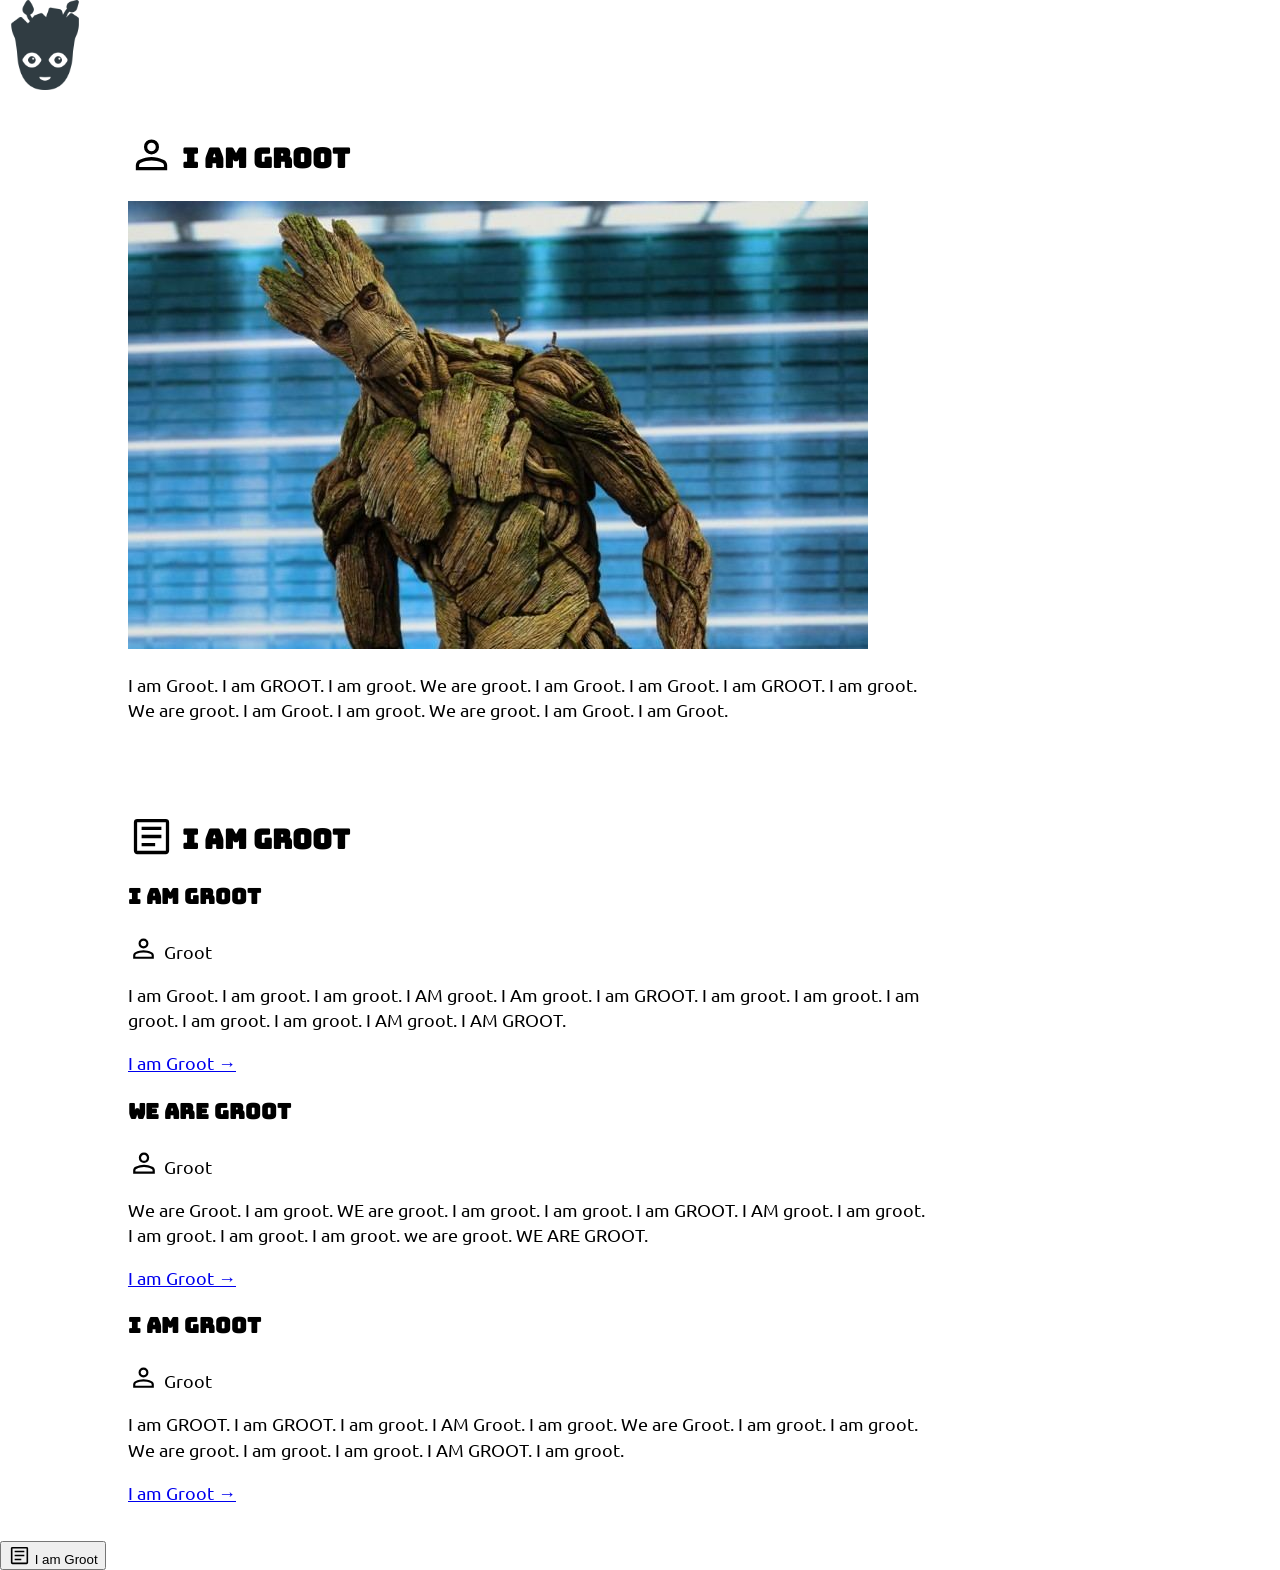
==== final/index.html @ d4f96c98 "Add translation of credits" ====
<!DOCTYPE html>
<!-- JM, 12/04/25 -->
<!-- Final Project, WEB 238 -->
<html lang="en">
    <head>
        <meta charset="UTF-8">
        <meta name="viewport" content="width=device-width, initial-scale=1.0">
        <title>Final</title>

        <link rel="preconnect" href="https://fonts.googleapis.com">
        <link rel="preconnect" href="https://fonts.gstatic.com" crossorigin>
        <link href="https://fonts.googleapis.com/css2?family=Bungee+Inline&family=Ubuntu:ital,wght@0,300;0,400;0,500;0,700;1,300;1,400;1,500;1,700&display=swap" rel="stylesheet">
        <link rel="stylesheet" href="./css/styles.css">
        <script src="https://code.jquery.com/jquery-3.7.1.js" integrity="sha256-eKhayi8LEQwp4NKxN+CfCh+3qOVUtJn3QNZ0TciWLP4=" crossorigin="anonymous"></script>
        <script src="js/script.js" defer></script>
    </head>
    <body>
        <div id="wrapper">
            <header>
                <img src="./assets/baby-groot.png" alt="Baby Groot icon." class="baby-groot-icon">
            </header>
            <main>
                <section class="about-the-author">
                    <h2 class="icon-before author">I am Groot</h2>
                    <img src="./assets/groot-author-photo.jpg" alt="Groot author photo.">
                    <p>
                        I am Groot. I am GROOT. I am groot. We are groot. I am Groot. 
                        I am Groot. I am GROOT. I am groot. We are groot. I am Groot. 
                        I am groot. We are groot. I am Groot. I am Groot.
                    </p>
                </section>
                <section class="blog-posts">
                    <h2 class="icon-before article">I am Groot</h2>
                    <article>
                        <h3>I am Groot</h3>
                        <span class="author icon-before">Groot</span>
                        <p>
                            I am Groot. I am groot. I am groot. I AM groot. I Am groot. I am GROOT. I am groot.
                            I am groot. I am groot. I am groot. I am groot. I AM groot. I AM GROOT.
                        </p>
                        <a href="#">I am Groot &rarr;</a>
                    </article>
                    <article>
                        <h3>We are Groot</h3>
                        <span class="author icon-before">Groot</span>
                        <p>
                            We are Groot. I am groot. WE are groot. I am groot. I am groot. I am GROOT. I AM groot.
                            I am groot. I am groot. I am groot. I am groot. we are groot. WE ARE GROOT.
                        </p>
                        <a href="#">I am Groot &rarr;</a>
                    </article>
                    <article>
                        <h3>I am GROOT</h3>
                        <span class="author icon-before">Groot</span>
                        <p>
                            I am GROOT. I am GROOT. I am groot. I AM Groot. I am groot. We are Groot. I am groot.
                            I am groot. We are groot. I am groot. I am groot. I AM GROOT. I am groot.
                        </p>
                        <a href="#">I am Groot &rarr;</a>
                    </article>
                </section>
            </main>
            <footer>
                <button class="colophon__open" title="Open Colophon"><span class="icon-before article">I am Groot</span></button>
                <dialog class="colophon">
                    <button class="colophon__close">Close</button>
                    <button class="translate"><span class="icon-before translate">Translate</span></button>
                    <ul class="untranslated">
                        <li>"Groot." I am "I am Groot." We are Groot. We are Groot.</li>
                        <li><a href="https://www.flaticon.com/free-icons/groot" title="groot icons">I am Groot. I am GROOT. We Are Groot.</a></li>
                    </ul>
                    <ul class="translated">
                        <li>"Groot" and "I am Groot" copyrighted by Walt Disney Studios and Marvel Studios.</li>
                        <li><a href="https://www.flaticon.com/free-icons/groot" title="groot icons">Baby Groot icon created by pocike - Flaticon</a></li>
                    </ul>
                </dialog>
            </footer>
        </div>
    </body>
</html>
---- final/css/styles.css ----
/* JM, 12/04/25 */
/* Final Project, WEB 238 */

:root {
  font-size: clamp(16px, calc(1vw + 0.6em), 1.125em);
  font-family: "Ubuntu", "Segoe UI", Tahoma, Geneva, Verdana, sans-serif;
  box-sizing: border-box;
  line-height: 1.4;
}

*,
*::before,
*::after {
  box-sizing: inherit;
}

html,
body {
  margin: 0;
  padding: 0;
  max-width: 100vw;
  overflow-x: hidden;
}

img {
  max-width: 100%;
}

h1 {
  text-align: center;
}

h1,
h2,
h3,
h4,
h5,
h6 {
  font-family: "Bungee Inline", "Times New Roman", Times, serif;
}

p,
figcaption {
  max-width: 80ch;
}

/* Double container */

#wrapper {
  max-width: 100%;
  display: grid;
  grid-template-columns: [left] auto [content] 1fr auto [right];
}

main {
  display: grid;
  grid-template-columns: [left] 1fr [content] 97.5vw 1fr [right];
}

#wrapper > *,
main > * {
  grid-column: content;
}

.full-bleed {
  grid-column: left / right;
  width: 100%;
}

main .full-bleed {
  padding-left: 3.75vw;
  padding-right: 3.75vw;
}

main section,
main > aside {
  margin: 2em 0;

  & h2 {
    margin-top: 0;
  }
}

/* Header */

.baby-groot-icon {
  width: 5em;
  height: 5em;
  aspect-ratio: 1;

  /* FIXME: Center it */
}

/* Footer */

/* Colophon */

.colophon {
  max-width: calc(100vw - 2.5em);
  max-height: calc(100vh - 10em);

  padding: 1em;
  position: fixed;
  inset: 0;
}

.colophon__close {
  position: absolute;
  top: 1em;
  right: 1em;
  z-index: 100;

  text-indent: 10rem;

  display: block;
  width: 2rem;
  height: 2rem;
  aspect-ratio: 1;
  padding: 0.5rem;
  background-color: transparent;
  border: none;

  background-repeat: no-repeat;
  background-image: url("../assets/close-icon.svg");

  overflow: hidden;
}

.translated {
  display: none;
}

/* Icon before */

.icon-before::before {
  background: url("../assets/person-icon.svg") center/contain no-repeat;
  display: inline-block;
  vertical-align: bottom;
  content: " ";
  width: 1.75em;
  height: 1.75em;
  aspect-ratio: 1;
  margin-right: 0.25em;
}

.icon-before.translate::before {
  background-image: url("../assets/translate-icon.svg");
}

.icon-before.author::before {
  background-image: url("../assets/person-icon.svg");
}

.icon-before.article::before {
  background-image: url("../assets/article-icon.svg");
}

@media (min-width: 64em) {
  #wrapper {
    max-width: 100%;
    display: grid;
    grid-template-columns: [left] auto [content] 1fr auto [right];
  }

  main {
    display: grid;
    grid-template-columns: [left] 1fr [content] 80vw 1fr [right];
  }

  #wrapper > *,
  main > * {
    grid-column: content;
  }
}
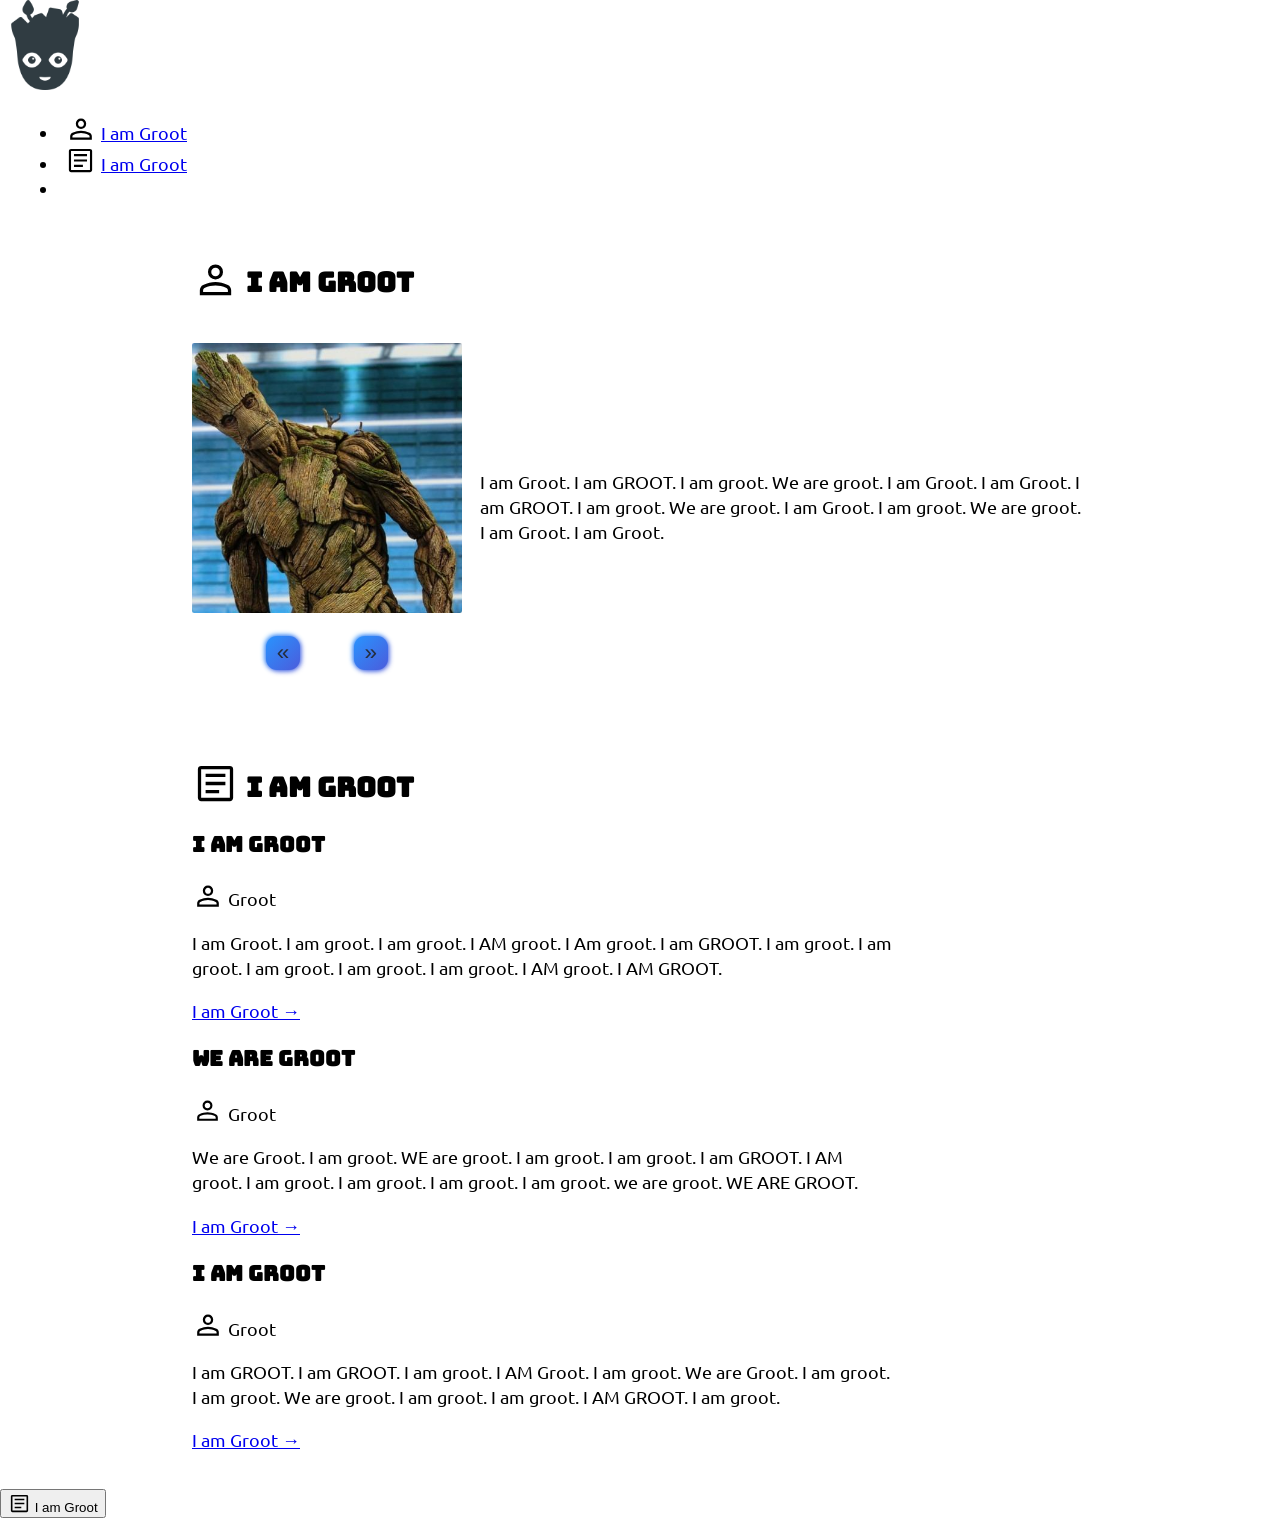
==== commit cb7d54ff: "Add carousel for author photo" ====
--- a/final/index.html
+++ b/final/index.html
@@ -18,18 +18,37 @@
         <div id="wrapper">
             <header>
                 <img src="./assets/baby-groot.png" alt="Baby Groot icon." class="baby-groot-icon">
+                <nav>
+                    <menu>
+                        <li><a href="#IamGroot" class="icon-before author">I am Groot</a></li>
+                        <li><a href="#IAmGroot" class="icon-before article">I am Groot</a></li>
+                        <li></li>
+                    </menu>
+                </nav>
             </header>
             <main>
-                <section class="about-the-author">
+                <section id="IamGroot" class="about-the-author">
                     <h2 class="icon-before author">I am Groot</h2>
-                    <img src="./assets/groot-author-photo.jpg" alt="Groot author photo.">
-                    <p>
-                        I am Groot. I am GROOT. I am groot. We are groot. I am Groot. 
-                        I am Groot. I am GROOT. I am groot. We are groot. I am Groot. 
-                        I am groot. We are groot. I am Groot. I am Groot.
-                    </p>
+                    <div class="media">
+                        <div class="carousel__container">
+                            <ul class="carousel">
+                                <li class="slide"><img src="./assets/groot-author-photo.jpg" alt="Groot author photo."></li>
+                                <li class="slide"><img src="./assets/teen-groot.jpg" alt=""></li>
+                                <li class="slide"><img src="./assets/i-am-groot-chillin.jpg" alt=""></li>
+                            </ul>
+                            <menu class="carousel__controls">
+                                <li><button class="controls__previous-slide">&laquo;</button></li>
+                                <li><button class="controls__next-slide">&raquo;</button></li>
+                            </menu>
+                        </div>
+                        <p>
+                            I am Groot. I am GROOT. I am groot. We are groot. I am Groot.
+                            I am Groot. I am GROOT. I am groot. We are groot. I am Groot.
+                            I am groot. We are groot. I am Groot. I am Groot.
+                        </p>
+                    </div>
                 </section>
-                <section class="blog-posts">
+                <section id="IAmGroot" class="blog-posts">
                     <h2 class="icon-before article">I am Groot</h2>
                     <article>
                         <h3>I am Groot</h3>
--- a/final/css/styles.css
+++ b/final/css/styles.css
@@ -41,7 +41,7 @@
 
 p,
 figcaption {
-  max-width: 80ch;
+  max-width: 70ch;
 }
 
 /* Double container */
@@ -91,6 +91,67 @@
   /* FIXME: Center it */
 }
 
+/* Main */
+
+/* Carousel */
+
+.carousel__container {
+  /* min-height: auto; */
+  max-width: 15em;
+  overflow-x: hidden;
+  /* position: relative; */
+
+  .carousel {
+    list-style-type: none;
+    padding: 0;
+    display: flex;
+
+    will-change: transform;
+
+    & .slide {
+      min-width: fit-content;
+
+      & img {
+        aspect-ratio: 1;
+        object-fit: cover;
+        max-width: 15em;
+        border-radius: 0.125em;
+      }
+    }
+
+    transition: transform 0.15s;
+  }
+
+  .carousel__controls {
+    /* position: absolute; */
+    list-style-type: none;
+    padding: 0;
+    display: flex;
+    justify-content: center;
+    align-items: center;
+    gap: 3rem;
+    width: 100%;
+
+    & button {
+      font-size: 1.25em;
+      padding: 0;
+      width: 1.5em;
+      height: 1.5em;
+      border: none;
+      background-image: linear-gradient(
+        135deg,
+        hsla(210, 100%, 56%, 0.95) 0%,
+        hsla(233, 68%, 56%, 0.95) 100%
+      );
+      box-shadow: 0.05em 0.05em 0.25em hsla(233, 68%, 56%, 0.9),
+        -0.05em -0.05em 0.25em hsla(210, 100%, 56%, 0.9);
+      color: #222d;
+      border-radius: 0.5em;
+      cursor: pointer;
+    }
+  }
+}
+
 /* Footer */
 
 /* Colophon */
@@ -102,6 +163,12 @@
   padding: 1em;
   position: fixed;
   inset: 0;
+}
+
+.colophon__open,
+.colophon__close,
+button.translate {
+  cursor: pointer;
 }
 
 .colophon__close {
@@ -124,10 +191,20 @@
   background-image: url("../assets/close-icon.svg");
 
   overflow: hidden;
+  cursor: pointer;
 }
 
 .translated {
   display: none;
+}
+
+/* Media */
+
+.media {
+  display: flex;
+  justify-content: space-around;
+  gap: 1em;
+  align-items: center;
 }
 
 /* Icon before */
@@ -164,7 +241,7 @@
 
   main {
     display: grid;
-    grid-template-columns: [left] 1fr [content] 80vw 1fr [right];
+    grid-template-columns: [left] 1fr [content] 70vw 1fr [right];
   }
 
   #wrapper > *,
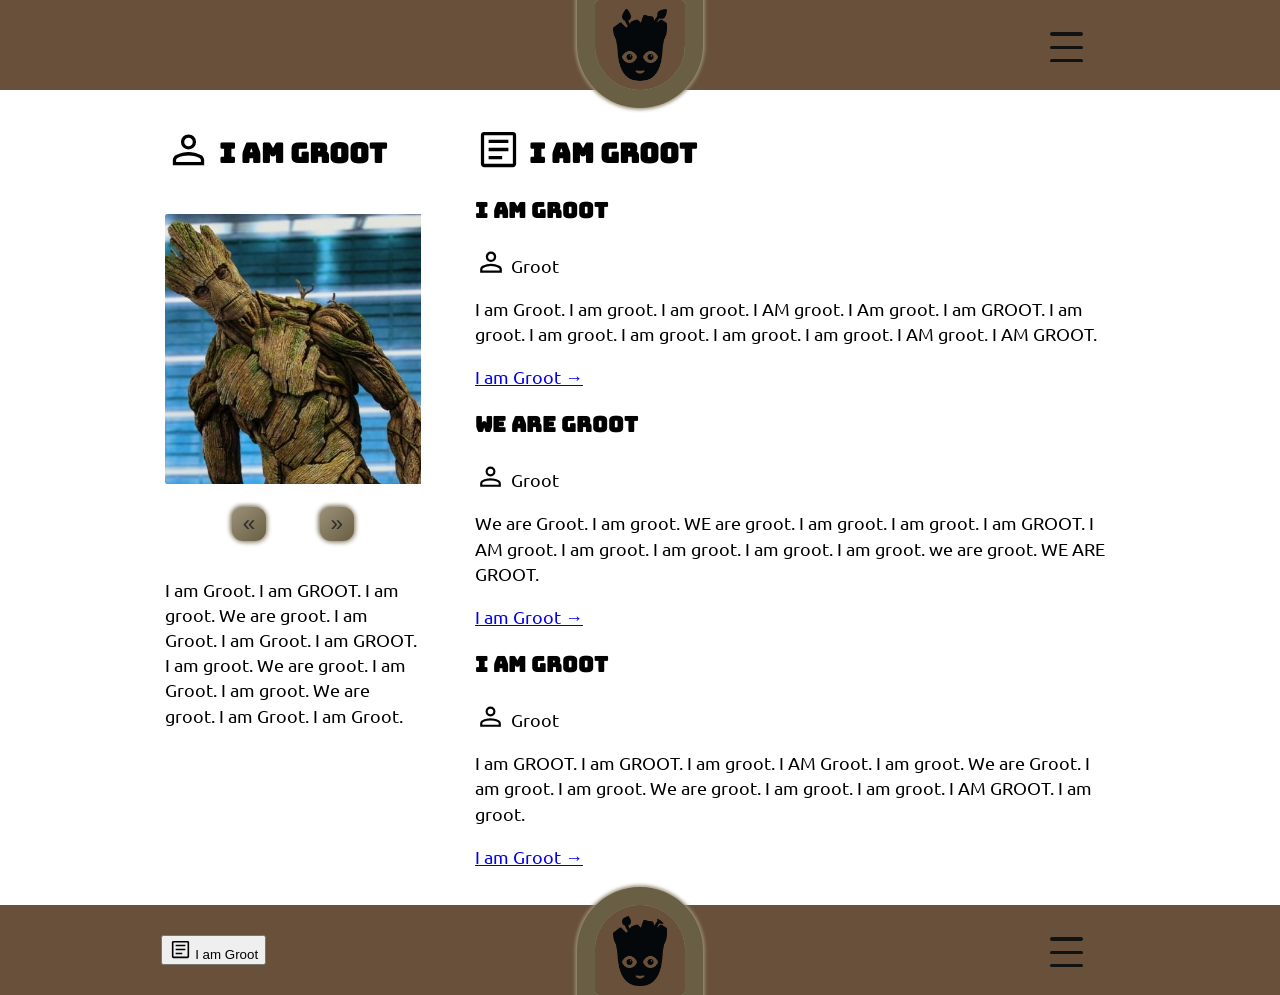
==== commit 368aec84: "Add dropdown menus and some header and footer styles" ====
--- a/final/index.html
+++ b/final/index.html
@@ -1,25 +1,33 @@
 <!DOCTYPE html>
-<!-- JM, 12/04/25 -->
+<!-- JM, 12/06/25 -->
 <!-- Final Project, WEB 238 -->
 <html lang="en">
     <head>
         <meta charset="UTF-8">
         <meta name="viewport" content="width=device-width, initial-scale=1.0">
-        <title>Final</title>
+        <title>I am Groot</title>
 
         <link rel="preconnect" href="https://fonts.googleapis.com">
         <link rel="preconnect" href="https://fonts.gstatic.com" crossorigin>
         <link href="https://fonts.googleapis.com/css2?family=Bungee+Inline&family=Ubuntu:ital,wght@0,300;0,400;0,500;0,700;1,300;1,400;1,500;1,700&display=swap" rel="stylesheet">
         <link rel="stylesheet" href="./css/styles.css">
+
         <script src="https://code.jquery.com/jquery-3.7.1.js" integrity="sha256-eKhayi8LEQwp4NKxN+CfCh+3qOVUtJn3QNZ0TciWLP4=" crossorigin="anonymous"></script>
         <script src="js/script.js" defer></script>
     </head>
     <body>
         <div id="wrapper">
             <header>
+                <span><!-- Filler element to center --></span>
                 <img src="./assets/baby-groot.png" alt="Baby Groot icon." class="baby-groot-icon">
-                <nav>
-                    <menu>
+                <nav class="dropdown-menu">
+                    <button class="dropdown-menu__hamburger">
+                        <span class="bar"></span>
+                        <span class="bar"></span>
+                        <span class="bar"></span>
+                        Open Menu
+                    </button>
+                    <menu class="dropdown-menu__menu">
                         <li><a href="#IamGroot" class="icon-before author">I am Groot</a></li>
                         <li><a href="#IAmGroot" class="icon-before article">I am Groot</a></li>
                         <li></li>
@@ -27,9 +35,8 @@
                 </nav>
             </header>
             <main>
-                <section id="IamGroot" class="about-the-author">
+                <aside id="IamGroot" class="about-the-author">
                     <h2 class="icon-before author">I am Groot</h2>
-                    <div class="media">
                         <div class="carousel__container">
                             <ul class="carousel">
                                 <li class="slide"><img src="./assets/groot-author-photo.jpg" alt="Groot author photo."></li>
@@ -46,10 +53,20 @@
                             I am Groot. I am GROOT. I am groot. We are groot. I am Groot.
                             I am groot. We are groot. I am Groot. I am Groot.
                         </p>
-                    </div>
-                </section>
+                </aside>
                 <section id="IAmGroot" class="blog-posts">
                     <h2 class="icon-before article">I am Groot</h2>
+                    <template id="blog-post">
+                        <article>
+                            <h3>I am Groot</h3>
+                            <span class="author icon-before">Groot</span>
+                            <p>
+                                I am Groot. I am groot. I am groot. I AM groot. I Am groot. I am GROOT. I am groot.
+                                I am groot. I am groot. I am groot. I am groot. I AM groot. I AM GROOT.
+                            </p>
+                            <a href="#">I am Groot &rarr;</a>
+                        </article>
+                    </template>
                     <article>
                         <h3>I am Groot</h3>
                         <span class="author icon-before">Groot</span>
@@ -81,6 +98,20 @@
             </main>
             <footer>
                 <button class="colophon__open" title="Open Colophon"><span class="icon-before article">I am Groot</span></button>
+                <img src="./assets/baby-groot.png" alt="Baby Groot icon." class="baby-groot-icon">
+                <nav class="dropdown-menu">
+                    <menu class="dropdown-menu__menu above">
+                        <li><a href="#IamGroot" class="icon-before author">I am Groot</a></li>
+                        <li><a href="#IAmGroot" class="icon-before article">I am Groot</a></li>
+                        <li></li>
+                    </menu>
+                    <button class="dropdown-menu__hamburger">
+                        <span class="bar"></span>
+                        <span class="bar"></span>
+                        <span class="bar"></span>
+                        Open Menu
+                    </button>
+                </nav>
                 <dialog class="colophon">
                     <button class="colophon__close">Close</button>
                     <button class="translate"><span class="icon-before translate">Translate</span></button>
--- a/final/css/styles.css
+++ b/final/css/styles.css
@@ -1,4 +1,4 @@
-/* JM, 12/04/25 */
+/* JM, 12/06/25 */
 /* Final Project, WEB 238 */
 
 :root {
@@ -6,6 +6,13 @@
   font-family: "Ubuntu", "Segoe UI", Tahoma, Geneva, Verdana, sans-serif;
   box-sizing: border-box;
   line-height: 1.4;
+
+  --dark-moss-green: hsl(88, 40%, 26%);
+  --dark-olive-green: hsl(85, 33%, 33%);
+  --coffee: hsl(28, 28%, 32%);
+  --artichoke: hsl(40, 15%, 54%);
+  --boy-red: hsl(44, 21%, 34%);
+  --black: hsl(0, 0%, 7%);
 }
 
 *,
@@ -48,6 +55,7 @@
 
 #wrapper {
   max-width: 100%;
+  overflow-y: hidden;
   display: grid;
   grid-template-columns: [left] auto [content] 1fr auto [right];
 }
@@ -83,12 +91,188 @@
 
 /* Header */
 
+header,
+footer {
+  display: grid;
+  grid-template-columns: 1fr 1fr 1fr;
+  justify-items: center;
+  align-items: center;
+  background-color: var(--coffee);
+}
+
 .baby-groot-icon {
   width: 5em;
   height: 5em;
   aspect-ratio: 1;
-
-  /* FIXME: Center it */
+  padding: 0.5em;
+
+  border-radius: 100%;
+  background-color: linear-gradient(
+    135deg,
+    var(--artichoke) 0%,
+    var(--boy-red) 100%
+  );
+  box-shadow: 0 0 0 1em var(--boy-red), 0 0 0.2em 1.1em var(--artichoke);
+}
+
+header .baby-groot-icon {
+  border-radius: 10% 10% 100% 100%;
+}
+
+footer .baby-groot-icon {
+  border-radius: 100% 100% 10% 10%;
+}
+
+/* Dropdown module */
+
+.dropdown-menu {
+  position: relative;
+}
+
+.dropdown-menu__hamburger {
+  position: relative;
+  z-index: 10;
+
+  --hamburger-size: 3em;
+  width: var(--hamburger-size);
+  height: var(--hamburger-size);
+  aspect-ratio: 1;
+
+  padding: 0;
+  margin: 0;
+  border: none;
+  background-color: transparent;
+
+  text-indent: 10rem;
+  text-align: center;
+
+  cursor: pointer;
+
+  overflow: hidden;
+}
+
+.bar {
+  display: block;
+  position: relative;
+  left: 0.25em;
+
+  width: calc(var(--hamburger-size) - 0.5em);
+  height: 0.1875rem;
+  margin: calc(var(--hamburger-size) / 4) 0;
+  border-radius: 0.5rem;
+  background-color: var(--black);
+
+  transition: all 0.3s ease;
+}
+
+/* Middle bar */
+.dropdown-menu__hamburger.is-open .bar:nth-child(2) {
+  opacity: 0;
+}
+
+/* Top bar */
+.dropdown-menu__hamburger.is-open .bar:nth-child(1) {
+  transform: translateY(calc((var(--hamburger-size) / 4) - 0.25em))
+    rotate(45deg);
+}
+
+/* Bottom bar */
+.dropdown-menu__hamburger.is-open .bar:nth-child(3) {
+  transform: translateY(calc(-1 * (var(--hamburger-size) / 2.5) - 0.25em))
+    rotate(-45deg);
+}
+
+.dropdown-menu__menu {
+  list-style: none;
+  position: absolute;
+  right: 0;
+  z-index: 1000;
+
+  padding: 0;
+  margin: 0;
+
+  white-space: nowrap;
+
+  visibility: hidden;
+  opacity: 0;
+  transition: opacity 0.15s ease-out;
+}
+
+.dropdown-menu__menu.above {
+  transform: translateY(-9em);
+}
+
+.dropdown-menu__menu.is-open {
+  visibility: visible;
+  opacity: 1;
+}
+
+/* Arrow connecting to the hamburger */
+.dropdown-menu__menu.is-open::before {
+  content: "";
+  width: 0;
+  height: 0;
+  display: block;
+  aspect-ratio: 1;
+  border: 0.8em solid;
+
+  border-color: transparent transparent var(--boy-red) transparent;
+
+  position: absolute;
+  top: 0;
+  right: 0;
+  transform: translate(-0.25em, -1.6em);
+}
+
+.dropdown-menu__menu.above::before {
+  display: none;
+}
+
+.dropdown-menu__menu.above.is-open::after {
+  content: "";
+  width: 0;
+  height: 0;
+  display: block;
+  aspect-ratio: 1;
+  border: 0.8em solid;
+
+  border-color: var(--boy-red) transparent transparent transparent;
+
+  position: absolute;
+  bottom: 0;
+  right: 0;
+  transform: translate(-0.25em, -1.6em);
+}
+
+.dropdown-menu__menu > li > a {
+  display: block;
+  padding: 0.75em 1.5em;
+  font-size: 1.25em;
+  background-color: var(--boy-red);
+  color: var(--black);
+  text-decoration: none;
+
+  text-align: center;
+}
+
+.dropdown-menu__menu > li:first-of-type > a {
+  border-top-left-radius: 0.5em;
+  border-top-right-radius: 0.25em 0.5em;
+}
+
+.dropdown-menu__menu > li:last-of-type > a {
+  border-bottom-left-radius: 0.5em;
+  border-bottom-right-radius: 0.5em;
+}
+
+.dropdown-menu__menu > li > a:hover {
+  background-color: var(--artichoke);
+  color: #fff;
+}
+
+.dropdown-menu__menu > li > a:active {
+  background-color: var(--coffee);
+  color: #fff;
 }
 
 /* Main */
@@ -140,11 +324,11 @@
       border: none;
       background-image: linear-gradient(
         135deg,
-        hsla(210, 100%, 56%, 0.95) 0%,
-        hsla(233, 68%, 56%, 0.95) 100%
+        var(--artichoke) 0%,
+        var(--boy-red) 100%
       );
-      box-shadow: 0.05em 0.05em 0.25em hsla(233, 68%, 56%, 0.9),
-        -0.05em -0.05em 0.25em hsla(210, 100%, 56%, 0.9);
+      box-shadow: 0.05em 0.05em 0.25em var(--artichoke),
+        -0.05em -0.05em 0.25em var(--boy-red);
       color: #222d;
       border-radius: 0.5em;
       cursor: pointer;
@@ -241,11 +425,16 @@
 
   main {
     display: grid;
-    grid-template-columns: [left] 1fr [content] 70vw 1fr [right];
+    grid-template-columns: [left] 1fr [sidebar] 20vw [content] 50vw 1fr [right];
+    gap: 3em;
   }
 
   #wrapper > *,
   main > * {
     grid-column: content;
   }
-}
+
+  .about-the-author {
+    grid-column: sidebar;
+  }
+}
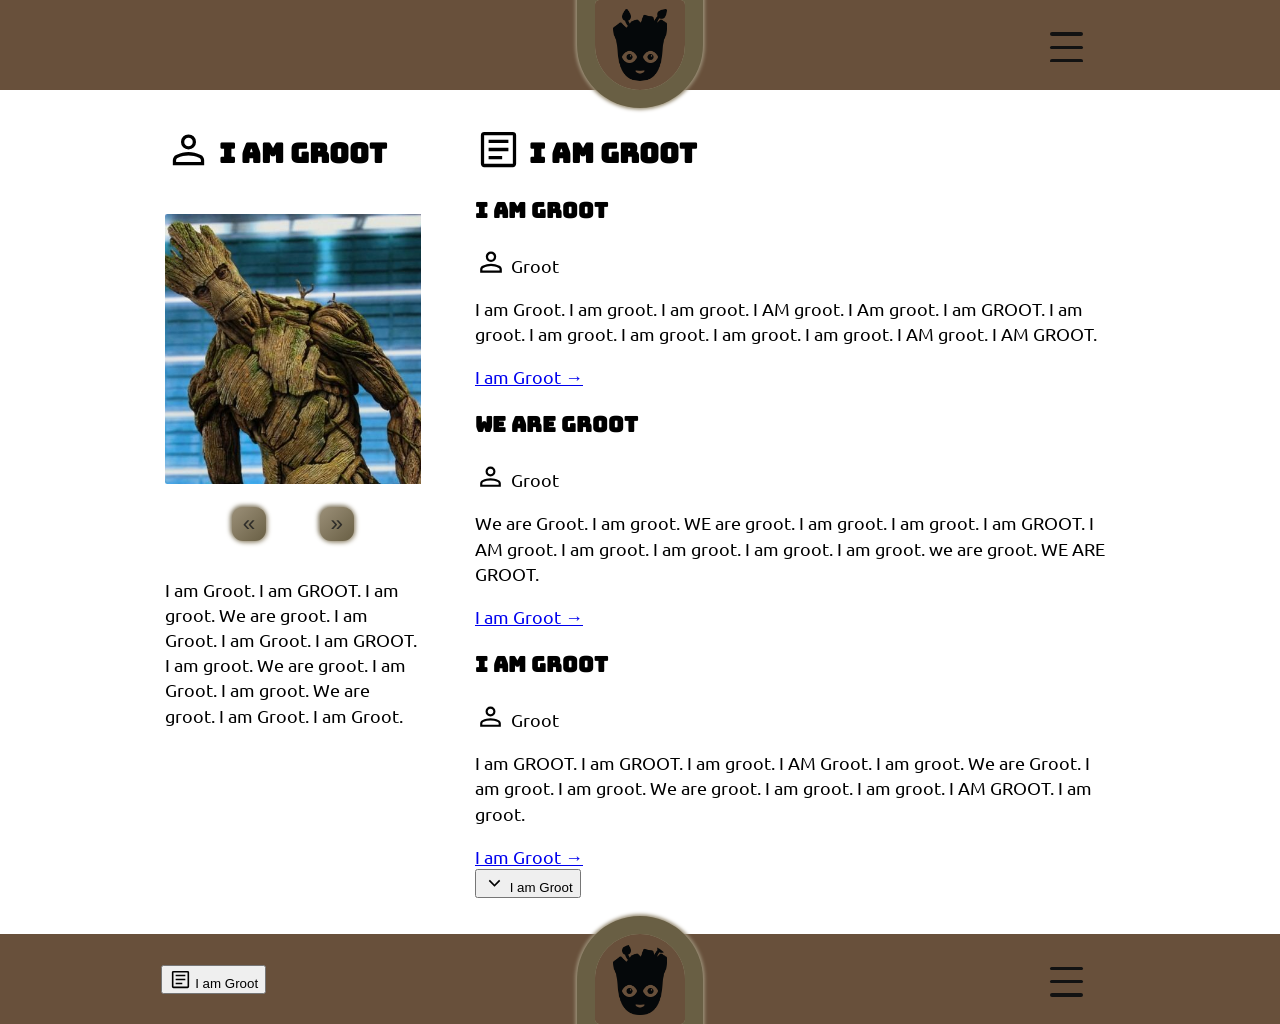
==== commit 4b526f16: "Move articles to JS and implement more articles button" ====
--- a/final/index.html
+++ b/final/index.html
@@ -58,42 +58,16 @@
                     <h2 class="icon-before article">I am Groot</h2>
                     <template id="blog-post">
                         <article>
-                            <h3>I am Groot</h3>
+                            <h3 class="title">I am Groot</h3>
                             <span class="author icon-before">Groot</span>
-                            <p>
+                            <p class="snippet">
                                 I am Groot. I am groot. I am groot. I AM groot. I Am groot. I am GROOT. I am groot.
                                 I am groot. I am groot. I am groot. I am groot. I AM groot. I AM GROOT.
                             </p>
                             <a href="#">I am Groot &rarr;</a>
                         </article>
                     </template>
-                    <article>
-                        <h3>I am Groot</h3>
-                        <span class="author icon-before">Groot</span>
-                        <p>
-                            I am Groot. I am groot. I am groot. I AM groot. I Am groot. I am GROOT. I am groot.
-                            I am groot. I am groot. I am groot. I am groot. I AM groot. I AM GROOT.
-                        </p>
-                        <a href="#">I am Groot &rarr;</a>
-                    </article>
-                    <article>
-                        <h3>We are Groot</h3>
-                        <span class="author icon-before">Groot</span>
-                        <p>
-                            We are Groot. I am groot. WE are groot. I am groot. I am groot. I am GROOT. I AM groot.
-                            I am groot. I am groot. I am groot. I am groot. we are groot. WE ARE GROOT.
-                        </p>
-                        <a href="#">I am Groot &rarr;</a>
-                    </article>
-                    <article>
-                        <h3>I am GROOT</h3>
-                        <span class="author icon-before">Groot</span>
-                        <p>
-                            I am GROOT. I am GROOT. I am groot. I AM Groot. I am groot. We are Groot. I am groot.
-                            I am groot. We are groot. I am groot. I am groot. I AM GROOT. I am groot.
-                        </p>
-                        <a href="#">I am Groot &rarr;</a>
-                    </article>
+                    <button class="icon-before more more-posts">I am Groot</button>
                 </section>
             </main>
             <footer>
--- a/final/css/styles.css
+++ b/final/css/styles.css
@@ -193,18 +193,11 @@
 
   white-space: nowrap;
 
-  visibility: hidden;
-  opacity: 0;
-  transition: opacity 0.15s ease-out;
+  display: none;
 }
 
 .dropdown-menu__menu.above {
   transform: translateY(-9em);
-}
-
-.dropdown-menu__menu.is-open {
-  visibility: visible;
-  opacity: 1;
 }
 
 /* Arrow connecting to the hamburger */
@@ -416,6 +409,10 @@
   background-image: url("../assets/article-icon.svg");
 }
 
+.icon-before.more::before {
+  background-image: url("../assets/more-icon.svg");
+}
+
 @media (min-width: 64em) {
   #wrapper {
     max-width: 100%;
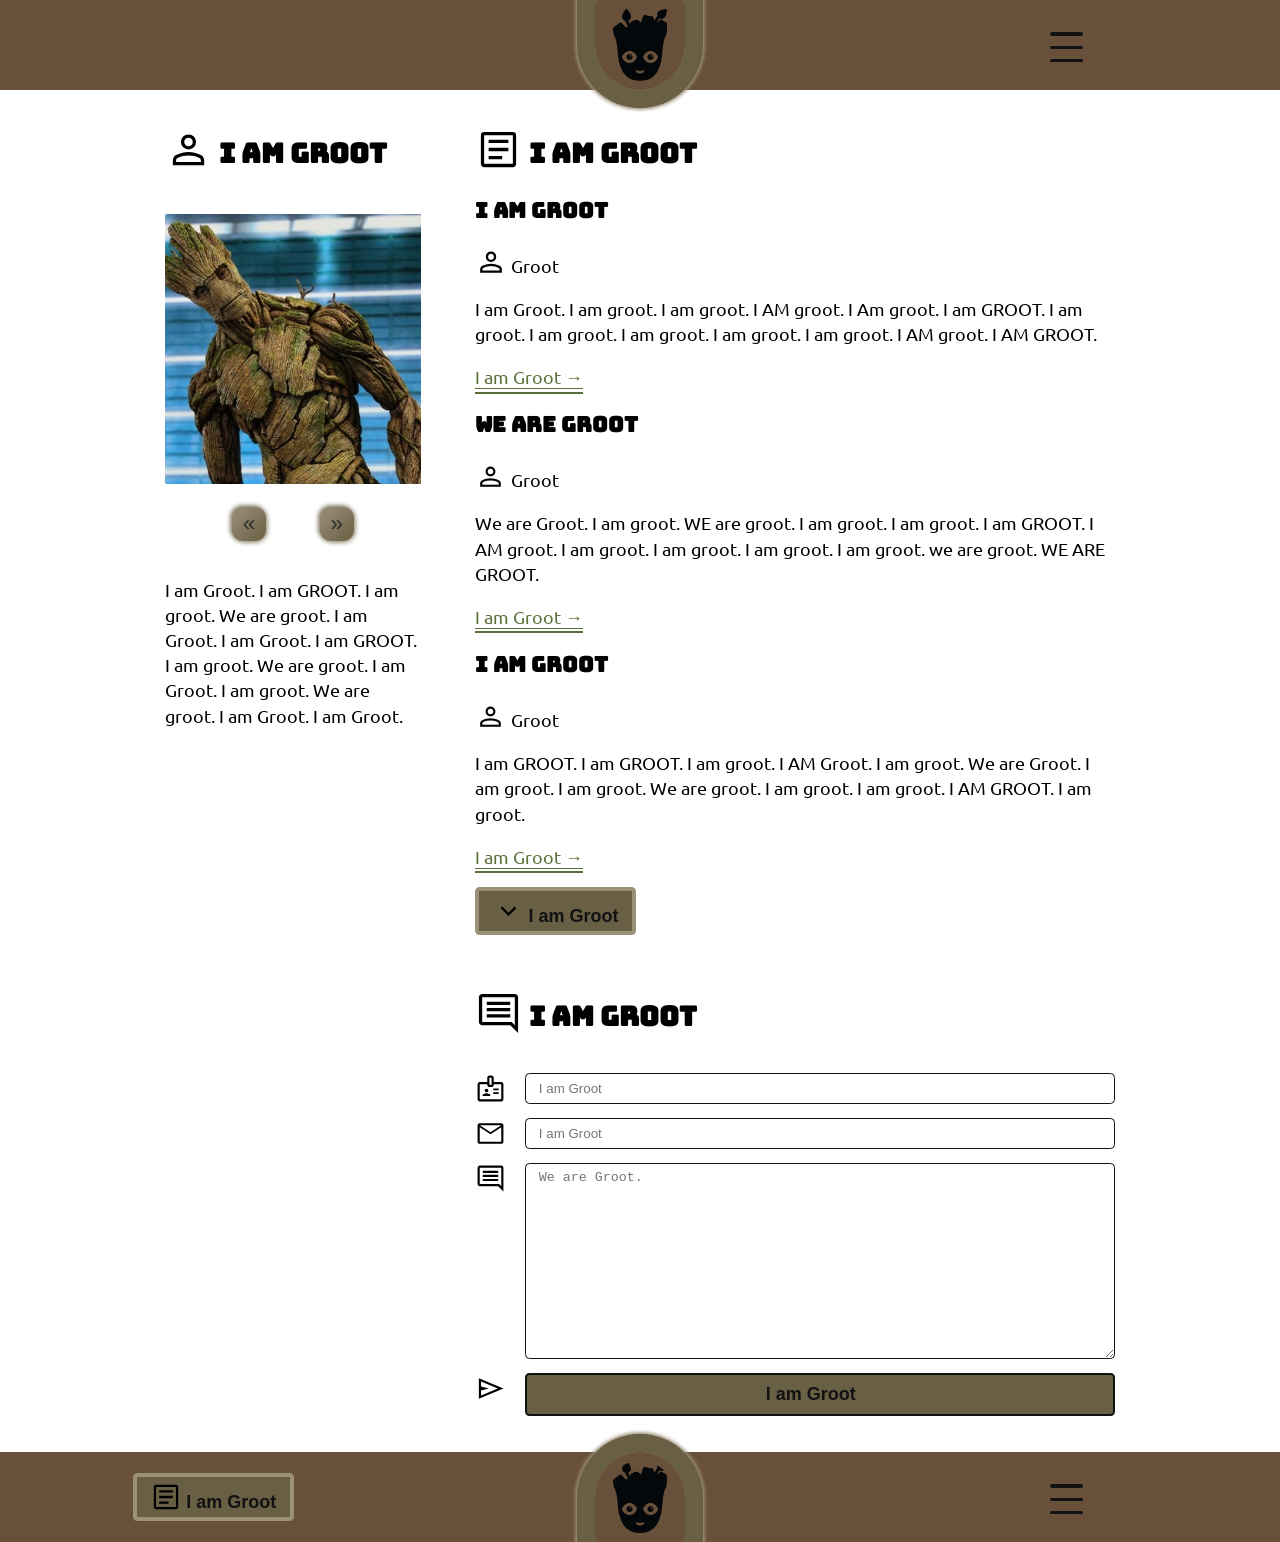
==== commit 48bf06ee: "Add contact form section" ====
--- a/final/index.html
+++ b/final/index.html
@@ -28,9 +28,8 @@
                         Open Menu
                     </button>
                     <menu class="dropdown-menu__menu">
-                        <li><a href="#IamGroot" class="icon-before author">I am Groot</a></li>
                         <li><a href="#IAmGroot" class="icon-before article">I am Groot</a></li>
-                        <li></li>
+                        <li><a href="#IAMGroot" class="icon-before chat">I am Groot</a></li>
                     </menu>
                 </nav>
             </header>
@@ -57,7 +56,7 @@
                 <section id="IAmGroot" class="blog-posts">
                     <h2 class="icon-before article">I am Groot</h2>
                     <template id="blog-post">
-                        <article>
+                        <article class="blog-post">
                             <h3 class="title">I am Groot</h3>
                             <span class="author icon-before">Groot</span>
                             <p class="snippet">
@@ -69,15 +68,23 @@
                     </template>
                     <button class="icon-before more more-posts">I am Groot</button>
                 </section>
+                <section id="IAMGroot" class="contact">
+                    <form action="#" class="contact-form">
+                            <h2 class="icon-before comment">I am Groot</h2>
+                            <label for="name" class="icon-before name"></label><input type="text" id="main-name" name="name" placeholder="I am Groot">
+                            <label for="email" class="icon-before email"></label><input type="email" id="main-email" name="email" placeholder="I am Groot">
+                            <label for="comments" class="icon-before comment"></label><textarea name="comments" id="main-comments" placeholder="We are Groot."></textarea>
+                            <label for="submit" class="icon-before submit"></label><input type="submit" name="submit" value="I am Groot" class="submit-form">
+                        </form>
+                </section>
             </main>
             <footer>
                 <button class="colophon__open" title="Open Colophon"><span class="icon-before article">I am Groot</span></button>
                 <img src="./assets/baby-groot.png" alt="Baby Groot icon." class="baby-groot-icon">
                 <nav class="dropdown-menu">
                     <menu class="dropdown-menu__menu above">
-                        <li><a href="#IamGroot" class="icon-before author">I am Groot</a></li>
                         <li><a href="#IAmGroot" class="icon-before article">I am Groot</a></li>
-                        <li></li>
+                        <li><a href="#IAMGroot" class="icon-before chat">I am Groot</a></li>
                     </menu>
                     <button class="dropdown-menu__hamburger">
                         <span class="bar"></span>
--- a/final/css/styles.css
+++ b/final/css/styles.css
@@ -82,11 +82,18 @@
 
 main section,
 main > aside {
-  margin: 2em 0;
-
   & h2 {
     margin-top: 0;
   }
+}
+
+main > aside,
+main section:first-of-type {
+  margin-top: 2em;
+}
+
+main section:last-of-type {
+  margin-bottom: 2em;
 }
 
 /* Header */
@@ -287,6 +294,7 @@
 
     & .slide {
       min-width: fit-content;
+      border-radius: 0.5em;
 
       & img {
         aspect-ratio: 1;
@@ -329,6 +337,71 @@
   }
 }
 
+/* Blog posts */
+
+.blog-post {
+  margin: 1em auto;
+}
+
+.blog-post a {
+  color: var(--dark-olive-green);
+  text-underline-offset: 0.2em;
+  padding-bottom: 0.25em;
+  border-bottom: var(--dark-olive-green) 2px solid;
+}
+
+.more-posts,
+.colophon__open,
+.submit-form {
+  display: block;
+  padding: 0.25em 0.75em;
+  font-size: 1em;
+  background-color: var(--boy-red);
+  color: var(--black);
+  text-decoration: none;
+  font-weight: bold;
+
+  border-radius: 0.25em;
+  border: 0.25em solid var(--artichoke);
+
+  text-align: center;
+}
+
+/* Contact form */
+
+.contact-form {
+  display: grid;
+  grid-template-columns: [icon] 2em [input] 1fr;
+  gap: 0.75em;
+  max-width: 65ch;
+}
+
+.contact-form h2 {
+  grid-column: span 2;
+}
+
+.contact-form input {
+  border-radius: 0.25rem;
+  border: 0.0575em solid var(--black);
+  padding: 0.5em 2em 0.5em 1em;
+  grid-column: input;
+}
+
+.contact-form textarea {
+  border-radius: 0.25rem;
+  border: 0.0575em solid var(--black);
+  padding: 0.5em 1em;
+  aspect-ratio: 3 / 1;
+}
+
+.contact-form *::before {
+  grid-column: icon;
+}
+
+.contact-form [type="submit"] {
+  border: 0.125em solid var(--black);
+}
+
 /* Footer */
 
 /* Colophon */
@@ -373,15 +446,6 @@
 
 .translated {
   display: none;
-}
-
-/* Media */
-
-.media {
-  display: flex;
-  justify-content: space-around;
-  gap: 1em;
-  align-items: center;
 }
 
 /* Icon before */
@@ -413,6 +477,22 @@
   background-image: url("../assets/more-icon.svg");
 }
 
+.icon-before.comment::before {
+  background-image: url("../assets/comment-icon.svg");
+}
+
+.icon-before.name::before {
+  background-image: url("../assets/name-icon.svg");
+}
+
+.icon-before.email::before {
+  background-image: url("../assets/email-icon.svg");
+}
+
+.icon-before.submit::before {
+  background-image: url("../assets/send-icon.svg");
+}
+
 @media (min-width: 64em) {
   #wrapper {
     max-width: 100%;
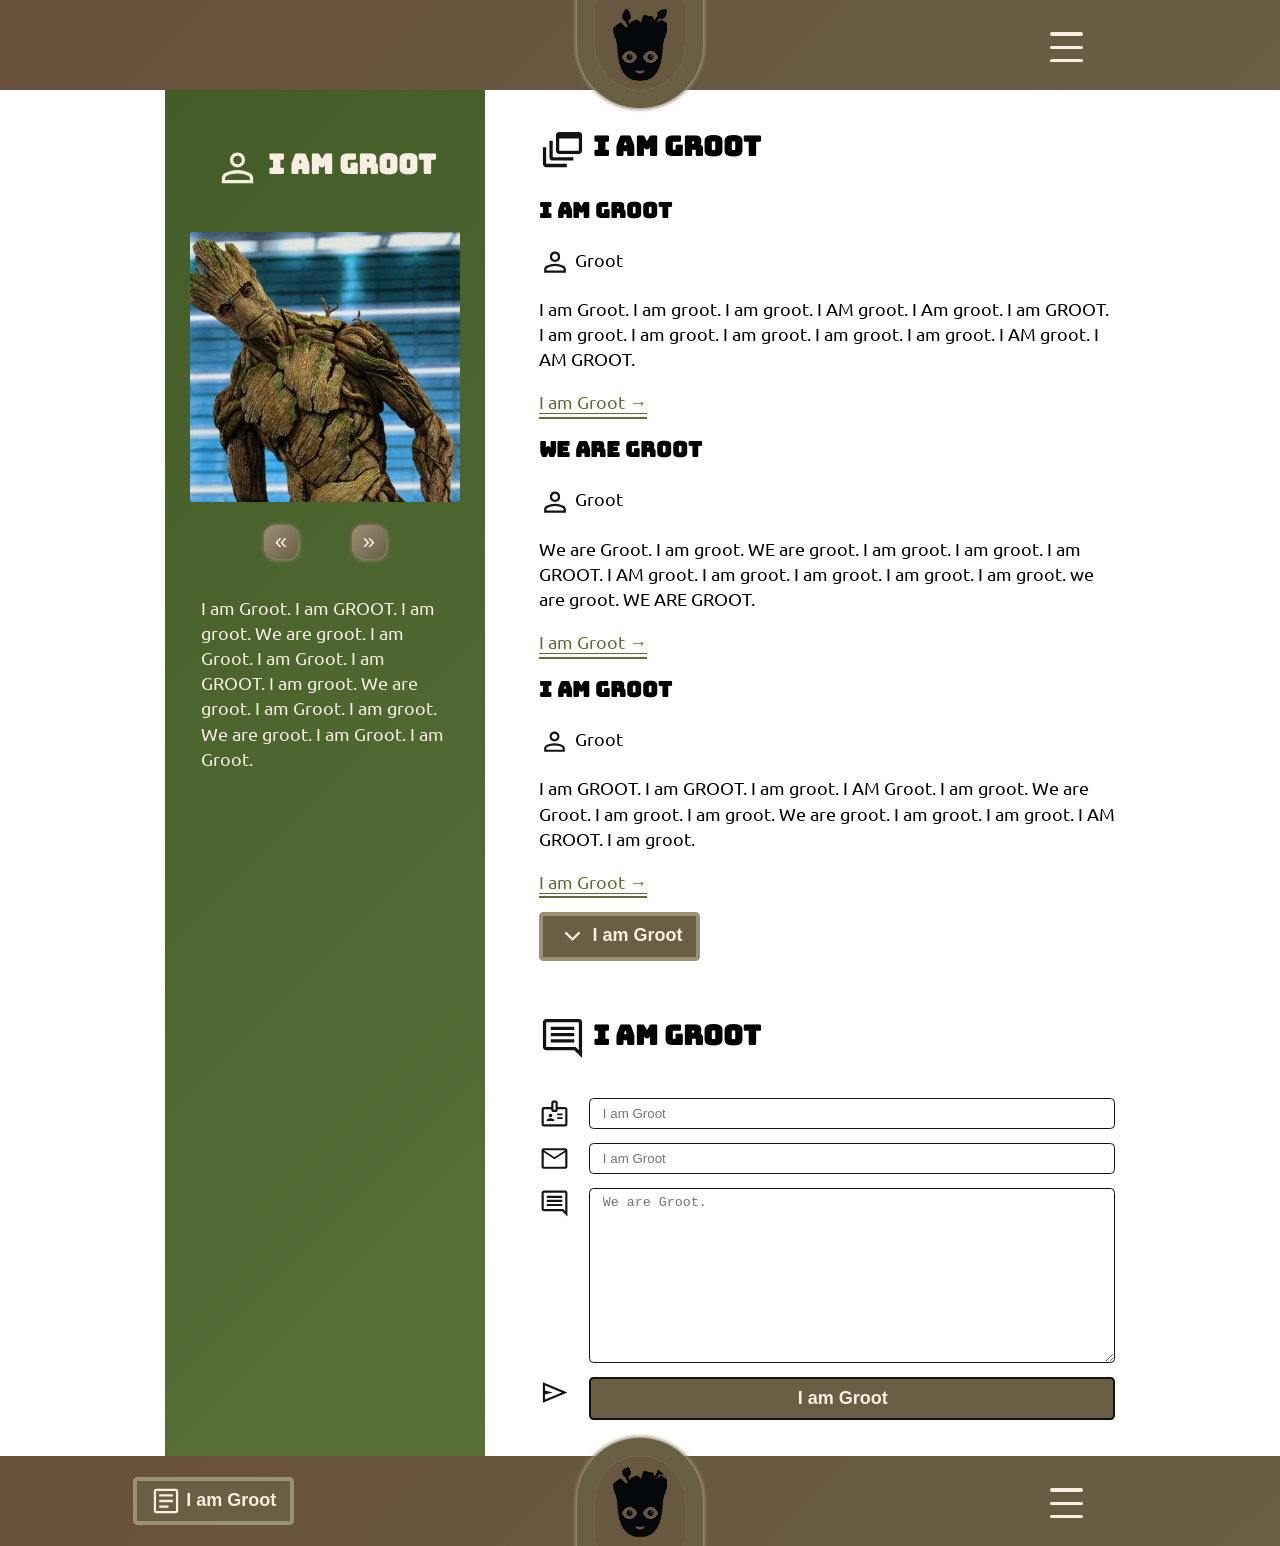
==== commit 7e344079: "Adjust styles and add blog icon" ====
--- a/final/index.html
+++ b/final/index.html
@@ -28,8 +28,8 @@
                         Open Menu
                     </button>
                     <menu class="dropdown-menu__menu">
-                        <li><a href="#IAmGroot" class="icon-before article">I am Groot</a></li>
-                        <li><a href="#IAMGroot" class="icon-before chat">I am Groot</a></li>
+                        <li><a href="#IAmGroot" class="icon-before blog">I am Groot</a></li>
+                        <li><a href="#IAMGroot" class="icon-before comment">I am Groot</a></li>
                     </menu>
                 </nav>
             </header>
@@ -54,7 +54,7 @@
                         </p>
                 </aside>
                 <section id="IAmGroot" class="blog-posts">
-                    <h2 class="icon-before article">I am Groot</h2>
+                    <h2 class="icon-before blog">I am Groot</h2>
                     <template id="blog-post">
                         <article class="blog-post">
                             <h3 class="title">I am Groot</h3>
@@ -66,7 +66,7 @@
                             <a href="#">I am Groot &rarr;</a>
                         </article>
                     </template>
-                    <button class="icon-before more more-posts">I am Groot</button>
+                    <button class="more-posts"><span class="icon-before more">I am Groot</span></button>
                 </section>
                 <section id="IAMGroot" class="contact">
                     <form action="#" class="contact-form">
@@ -83,8 +83,8 @@
                 <img src="./assets/baby-groot.png" alt="Baby Groot icon." class="baby-groot-icon">
                 <nav class="dropdown-menu">
                     <menu class="dropdown-menu__menu above">
-                        <li><a href="#IAmGroot" class="icon-before article">I am Groot</a></li>
-                        <li><a href="#IAMGroot" class="icon-before chat">I am Groot</a></li>
+                        <li><a href="#IAmGroot" class="icon-before blog">I am Groot</a></li>
+                        <li><a href="#IAMGroot" class="icon-before comment">I am Groot</a></li>
                     </menu>
                     <button class="dropdown-menu__hamburger">
                         <span class="bar"></span>
--- a/final/css/styles.css
+++ b/final/css/styles.css
@@ -13,6 +13,7 @@
   --artichoke: hsl(40, 15%, 54%);
   --boy-red: hsl(44, 21%, 34%);
   --black: hsl(0, 0%, 7%);
+  --off-white: hsl(33, 61%, 93%);
 }
 
 *,
@@ -62,7 +63,8 @@
 
 main {
   display: grid;
-  grid-template-columns: [left] 1fr [content] 97.5vw 1fr [right];
+  grid-template-columns: [left] 1fr [content] 95vw 1fr [right];
+  row-gap: 3em;
 }
 
 #wrapper > *,
@@ -85,11 +87,6 @@
   & h2 {
     margin-top: 0;
   }
-}
-
-main > aside,
-main section:first-of-type {
-  margin-top: 2em;
 }
 
 main section:last-of-type {
@@ -104,7 +101,14 @@
   grid-template-columns: 1fr 1fr 1fr;
   justify-items: center;
   align-items: center;
-  background-color: var(--coffee);
+  background-image: linear-gradient(
+    135deg,
+    var(--coffee) 0%,
+    var(--boy-red) 100%
+  );
+
+  position: relative;
+  z-index: 100;
 }
 
 .baby-groot-icon {
@@ -167,7 +171,7 @@
   height: 0.1875rem;
   margin: calc(var(--hamburger-size) / 4) 0;
   border-radius: 0.5rem;
-  background-color: var(--black);
+  background-color: var(--off-white);
 
   transition: all 0.3s ease;
 }
@@ -241,7 +245,7 @@
   position: absolute;
   bottom: 0;
   right: 0;
-  transform: translate(-0.25em, -1.6em);
+  transform: translate(-0.25em, 1.6em);
 }
 
 .dropdown-menu__menu > li > a {
@@ -249,10 +253,14 @@
   padding: 0.75em 1.5em;
   font-size: 1.25em;
   background-color: var(--boy-red);
-  color: var(--black);
+  color: var(--off-white);
   text-decoration: none;
 
   text-align: center;
+
+  &.icon-before::before {
+    background-color: var(--off-white);
+  }
 }
 
 .dropdown-menu__menu > li:first-of-type > a {
@@ -267,15 +275,36 @@
 
 .dropdown-menu__menu > li > a:hover {
   background-color: var(--artichoke);
-  color: #fff;
+  color: var(--black);
 }
 
 .dropdown-menu__menu > li > a:active {
   background-color: var(--coffee);
-  color: #fff;
+  color: var(--off-white);
 }
 
 /* Main */
+
+/* Sidebar */
+
+.about-the-author {
+  background-image: linear-gradient(
+    135deg,
+    var(--dark-moss-green) 0%,
+    var(--dark-olive-green) 100%
+  );
+  color: var(--off-white);
+
+  display: flex;
+  flex-direction: column;
+  align-items: center;
+  grid-column: left/right;
+  padding: 3em 2em;
+
+  & .icon-before::before {
+    background-color: var(--off-white);
+  }
+}
 
 /* Carousel */
 
@@ -330,7 +359,7 @@
       );
       box-shadow: 0.05em 0.05em 0.25em var(--artichoke),
         -0.05em -0.05em 0.25em var(--boy-red);
-      color: #222d;
+      color: var(--off-white);
       border-radius: 0.5em;
       cursor: pointer;
     }
@@ -352,12 +381,13 @@
 
 .more-posts,
 .colophon__open,
-.submit-form {
+.submit-form,
+button.translate {
   display: block;
   padding: 0.25em 0.75em;
   font-size: 1em;
   background-color: var(--boy-red);
-  color: var(--black);
+  color: var(--off-white);
   text-decoration: none;
   font-weight: bold;
 
@@ -365,6 +395,10 @@
   border: 0.25em solid var(--artichoke);
 
   text-align: center;
+
+  & .icon-before::before {
+    background-color: var(--off-white);
+  }
 }
 
 /* Contact form */
@@ -409,9 +443,11 @@
 .colophon {
   max-width: calc(100vw - 2.5em);
   max-height: calc(100vh - 10em);
+  background-color: var(--off-white);
 
   padding: 1em;
   position: fixed;
+  z-index: 100;
   inset: 0;
 }
 
@@ -425,7 +461,7 @@
   position: absolute;
   top: 1em;
   right: 1em;
-  z-index: 100;
+  z-index: 1000;
 
   text-indent: 10rem;
 
@@ -451,9 +487,11 @@
 /* Icon before */
 
 .icon-before::before {
-  background: url("../assets/person-icon.svg") center/contain no-repeat;
+  --icon: url("../assets/person-icon.svg");
+  mask: var(--icon) center/contain no-repeat;
+  background-color: var(--black);
   display: inline-block;
-  vertical-align: bottom;
+  vertical-align: middle;
   content: " ";
   width: 1.75em;
   height: 1.75em;
@@ -462,35 +500,39 @@
 }
 
 .icon-before.translate::before {
-  background-image: url("../assets/translate-icon.svg");
+  --icon: url("../assets/translate-icon.svg");
 }
 
 .icon-before.author::before {
-  background-image: url("../assets/person-icon.svg");
+  --icon: url("../assets/person-icon.svg");
 }
 
 .icon-before.article::before {
-  background-image: url("../assets/article-icon.svg");
+  --icon: url("../assets/article-icon.svg");
+}
+
+.icon-before.blog::before {
+  --icon: url("../assets/blog-icon.svg");
 }
 
 .icon-before.more::before {
-  background-image: url("../assets/more-icon.svg");
+  --icon: url("../assets/more-icon.svg");
 }
 
 .icon-before.comment::before {
-  background-image: url("../assets/comment-icon.svg");
+  --icon: url("../assets/comment-icon.svg");
 }
 
 .icon-before.name::before {
-  background-image: url("../assets/name-icon.svg");
+  --icon: url("../assets/name-icon.svg");
 }
 
 .icon-before.email::before {
-  background-image: url("../assets/email-icon.svg");
+  --icon: url("../assets/email-icon.svg");
 }
 
 .icon-before.submit::before {
-  background-image: url("../assets/send-icon.svg");
+  --icon: url("../assets/send-icon.svg");
 }
 
 @media (min-width: 64em) {
@@ -502,8 +544,12 @@
 
   main {
     display: grid;
-    grid-template-columns: [left] 1fr [sidebar] 20vw [content] 50vw 1fr [right];
+    grid-template-columns: [left] 1fr [sidebar] 25vw [content] 45vw 1fr [right];
     gap: 3em;
+  }
+
+  main section:first-of-type {
+    margin-top: 2em;
   }
 
   #wrapper > *,
@@ -512,6 +558,7 @@
   }
 
   .about-the-author {
+    grid-row: span 2;
     grid-column: sidebar;
   }
 }
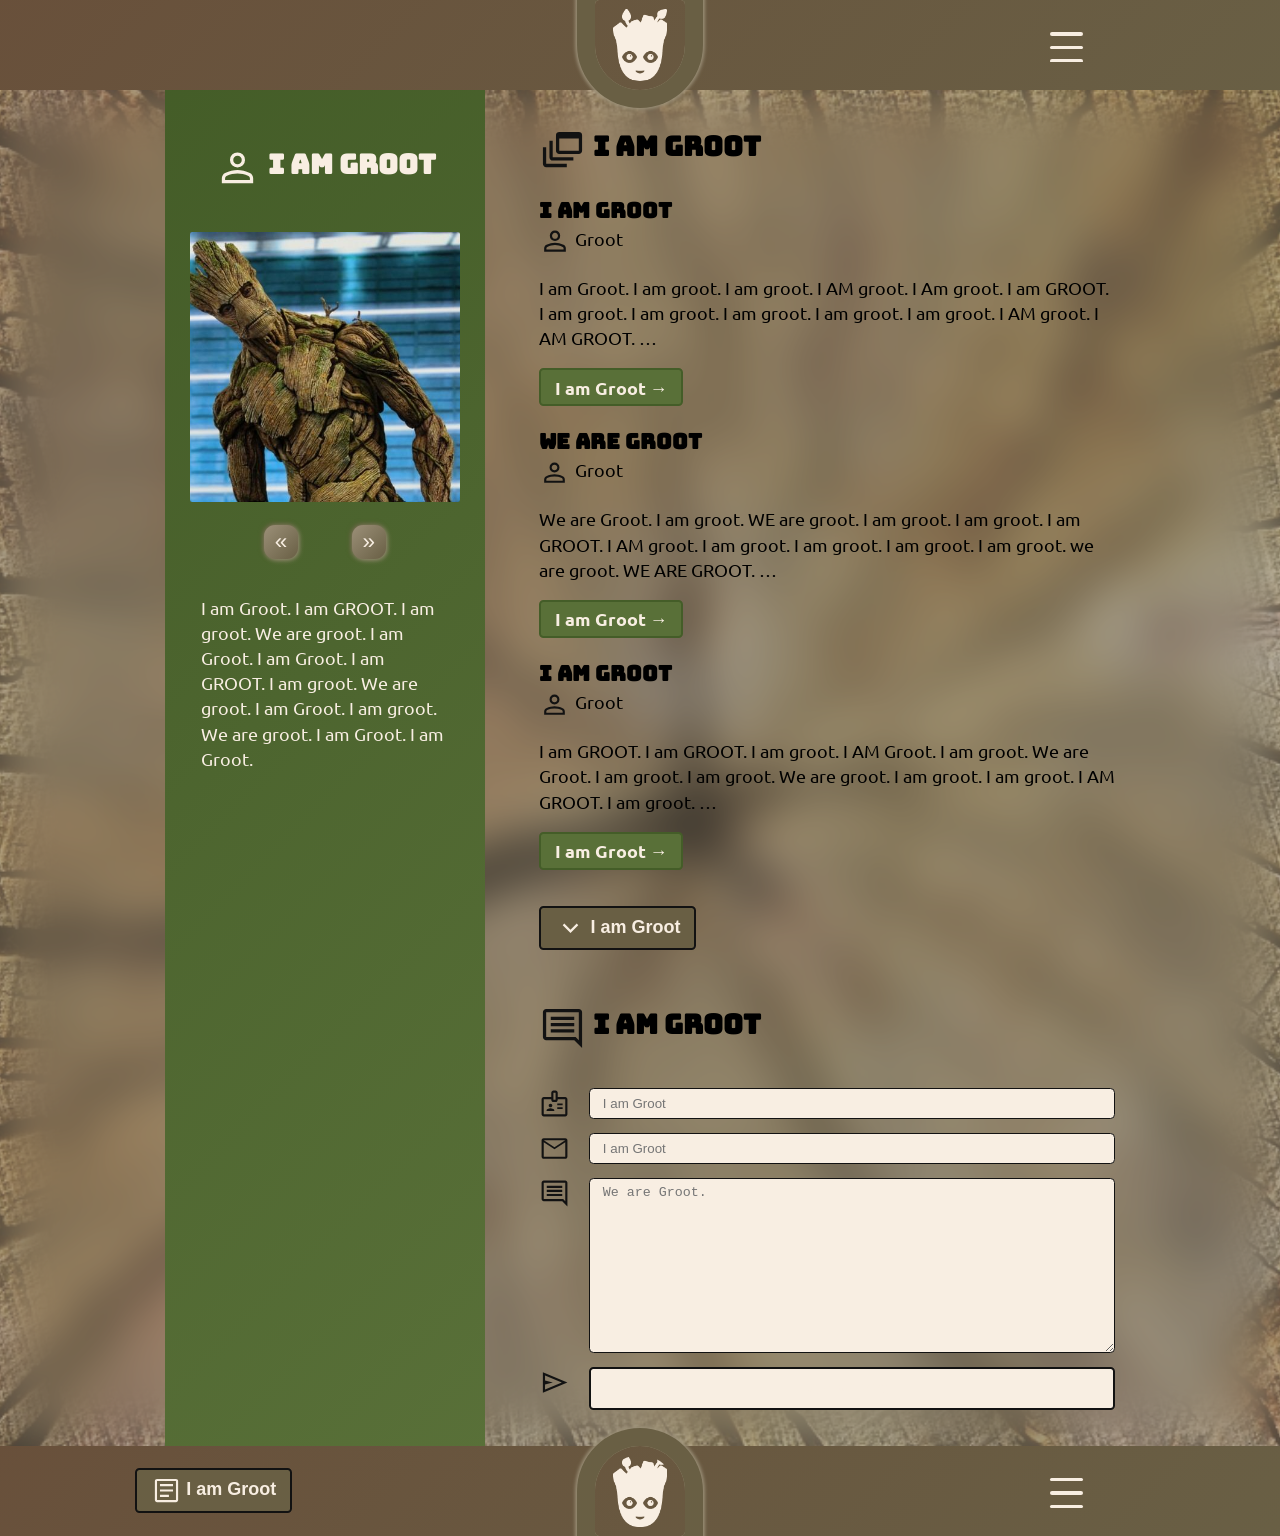
==== commit 729536e5: "Adjust styles" ====
--- a/final/index.html
+++ b/final/index.html
@@ -98,11 +98,27 @@
                     <button class="translate"><span class="icon-before translate">Translate</span></button>
                     <ul class="untranslated">
                         <li>"Groot." I am "I am Groot." We are Groot. We are Groot.</li>
+                        <li><a href="https://www.schemecolor.com/groot.php">I am Groot. I am Groot. We are Groot.</a></li>
                         <li><a href="https://www.flaticon.com/free-icons/groot" title="groot icons">I am Groot. I am GROOT. We Are Groot.</a></li>
+                        <li><a href="https://alchetron.com/Groot">I am Groot. We are Groot.</a></li>
+                        <li><a href="https://www.cheatsheet.com/news/i-am-groot-writers-reveal-groot-love-someday.html/">I am Groot~ I am Groot."I Am Groot," We are Groot. I am Groot. We are Groot.</a></li>
+                        <li><a href="https://www.looper.com/115232/new-avengers-infinity-war-tv-spot-features-sassy-teen-groot/">I am Groot.. We are Groot.</a></li>
+                        <li><a href="https://pixabay.com/photos/wood-chopped-cut-year-rings-3312216/">I am Groot.</a> <a href="https://pixabay.com/users/mabelamber-1377835/">I am Groot.</a> <a href="https://pixabay.com/service/license-summary/">We are Groot.</a></li>
+                        <li><a href="https://fonts.google.com/icons">I am Groot. We are Groot.</a></li>
+                        <li><a href="https://fonts.google.com/specimen/Ubuntu">I am Groot.</a> I am Groot. <a href="https://canonical.com/legal/font-licence">We are Groot.</a></li>
+                        <li><a href="https://fonts.google.com/specimen/Bungee+Inline">I am Groot.</a> I am Groot &copy; 2023 <a href="https://github.com/djrrb/Bungee">We are Groot</a> <a href="https://openfontlicense.org/open-font-license-official-text/">We are Groot.</a></li>
                     </ul>
                     <ul class="translated">
                         <li>"Groot" and "I am Groot" copyrighted by Walt Disney Studios and Marvel Studios.</li>
+                        <li><a href="https://www.schemecolor.com/groot.php">Groot color scheme from schemecolor.com</a></li>
                         <li><a href="https://www.flaticon.com/free-icons/groot" title="groot icons">Baby Groot icon created by pocike - Flaticon</a></li>
+                        <li><a href="https://alchetron.com/Groot">Adult Groot leaning photo from alchetron.com</a></li>
+                        <li><a href="https://www.cheatsheet.com/news/i-am-groot-writers-reveal-groot-love-someday.html/">Baby Groot with cucumber on eyes from I Am Groot by Marvel Studios. Image found on cheatsheet.com</a></li>
+                        <li><a href="https://www.looper.com/115232/new-avengers-infinity-war-tv-spot-features-sassy-teen-groot/">Teen Groot image from Looper</a></li>
+                        <li><a href="https://pixabay.com/photos/wood-chopped-cut-year-rings-3312216/">Wood background image</a> by <a href="https://pixabay.com/users/mabelamber-1377835/">MabelAmber on Pixabay</a>, licensed under <a href="https://pixabay.com/service/license-summary/">Pixabay Content License</a></li>
+                        <li><a href="https://fonts.google.com/icons">Material symbols by Google</a></li>
+                        <li><a href="https://fonts.google.com/specimen/Ubuntu">Ubuntu font</a> designed by Dalton Maag, licensed under <a href="https://canonical.com/legal/font-licence">Ubuntu font License</a></li>
+                        <li><a href="https://fonts.google.com/specimen/Bungee+Inline">Bungee Inline font</a> Copyright &copy; 2023 <a href="https://github.com/djrrb/Bungee">The Bungee Project Authors</a>, licensed under <a href="https://openfontlicense.org/open-font-license-official-text/">SIL Open Font License</a></li>
                     </ul>
                 </dialog>
             </footer>
--- a/final/css/styles.css
+++ b/final/css/styles.css
@@ -59,12 +59,15 @@
   overflow-y: hidden;
   display: grid;
   grid-template-columns: [left] auto [content] 1fr auto [right];
+  background: url("../assets/tree-bark.jpg") center/cover no-repeat;
 }
 
 main {
   display: grid;
   grid-template-columns: [left] 1fr [content] 95vw 1fr [right];
   row-gap: 3em;
+  background-color: hsla(from var(--artichoke) h s l / 0.4);
+  backdrop-filter: blur(25px);
 }
 
 #wrapper > *,
@@ -256,6 +259,9 @@
   color: var(--off-white);
   text-decoration: none;
 
+  border-left: 0.125em solid var(--black);
+  border-right: 0.125em solid var(--black);
+
   text-align: center;
 
   &.icon-before::before {
@@ -266,11 +272,13 @@
 .dropdown-menu__menu > li:first-of-type > a {
   border-top-left-radius: 0.5em;
   border-top-right-radius: 0.25em 0.5em;
+  border-top: 0.125em solid var(--black);
 }
 
 .dropdown-menu__menu > li:last-of-type > a {
   border-bottom-left-radius: 0.5em;
   border-bottom-right-radius: 0.5em;
+  border-bottom: 0.125em solid var(--black);
 }
 
 .dropdown-menu__menu > li > a:hover {
@@ -370,19 +378,25 @@
 
 .blog-post {
   margin: 1em auto;
-}
-
-.blog-post a {
-  color: var(--dark-olive-green);
-  text-underline-offset: 0.2em;
-  padding-bottom: 0.25em;
-  border-bottom: var(--dark-olive-green) 2px solid;
+
+  &:last-of-type {
+    margin-bottom: 2em;
+  }
+
+  & .title {
+    margin-bottom: 0;
+  }
+
+  & .snippet::after {
+    content: " …";
+  }
 }
 
 .more-posts,
 .colophon__open,
 .submit-form,
-button.translate {
+button.translate,
+.blog-post a {
   display: block;
   padding: 0.25em 0.75em;
   font-size: 1em;
@@ -392,12 +406,32 @@
   font-weight: bold;
 
   border-radius: 0.25em;
-  border: 0.25em solid var(--artichoke);
+  border: 0.125em solid var(--black);
 
   text-align: center;
 
   & .icon-before::before {
     background-color: var(--off-white);
+  }
+}
+
+.blog-post a {
+  display: inline-block;
+  background-color: var(--dark-olive-green);
+  border-color: var(--dark-moss-green);
+}
+
+.more-posts:disabled {
+  background-image: linear-gradient(
+    150deg,
+    var(--artichoke) 0%,
+    var(--boy-red) 100%
+  );
+  color: var(--coffee);
+  border-color: var(--boy-red);
+
+  & .icon-before::before {
+    background-color: var(--coffee);
   }
 }
 
@@ -419,6 +453,7 @@
   border: 0.0575em solid var(--black);
   padding: 0.5em 2em 0.5em 1em;
   grid-column: input;
+  background-color: var(--off-white);
 }
 
 .contact-form textarea {
@@ -426,6 +461,7 @@
   border: 0.0575em solid var(--black);
   padding: 0.5em 1em;
   aspect-ratio: 3 / 1;
+  background-color: var(--off-white);
 }
 
 .contact-form *::before {
@@ -444,6 +480,7 @@
   max-width: calc(100vw - 2.5em);
   max-height: calc(100vh - 10em);
   background-color: var(--off-white);
+  border-radius: 0.5em;
 
   padding: 1em;
   position: fixed;
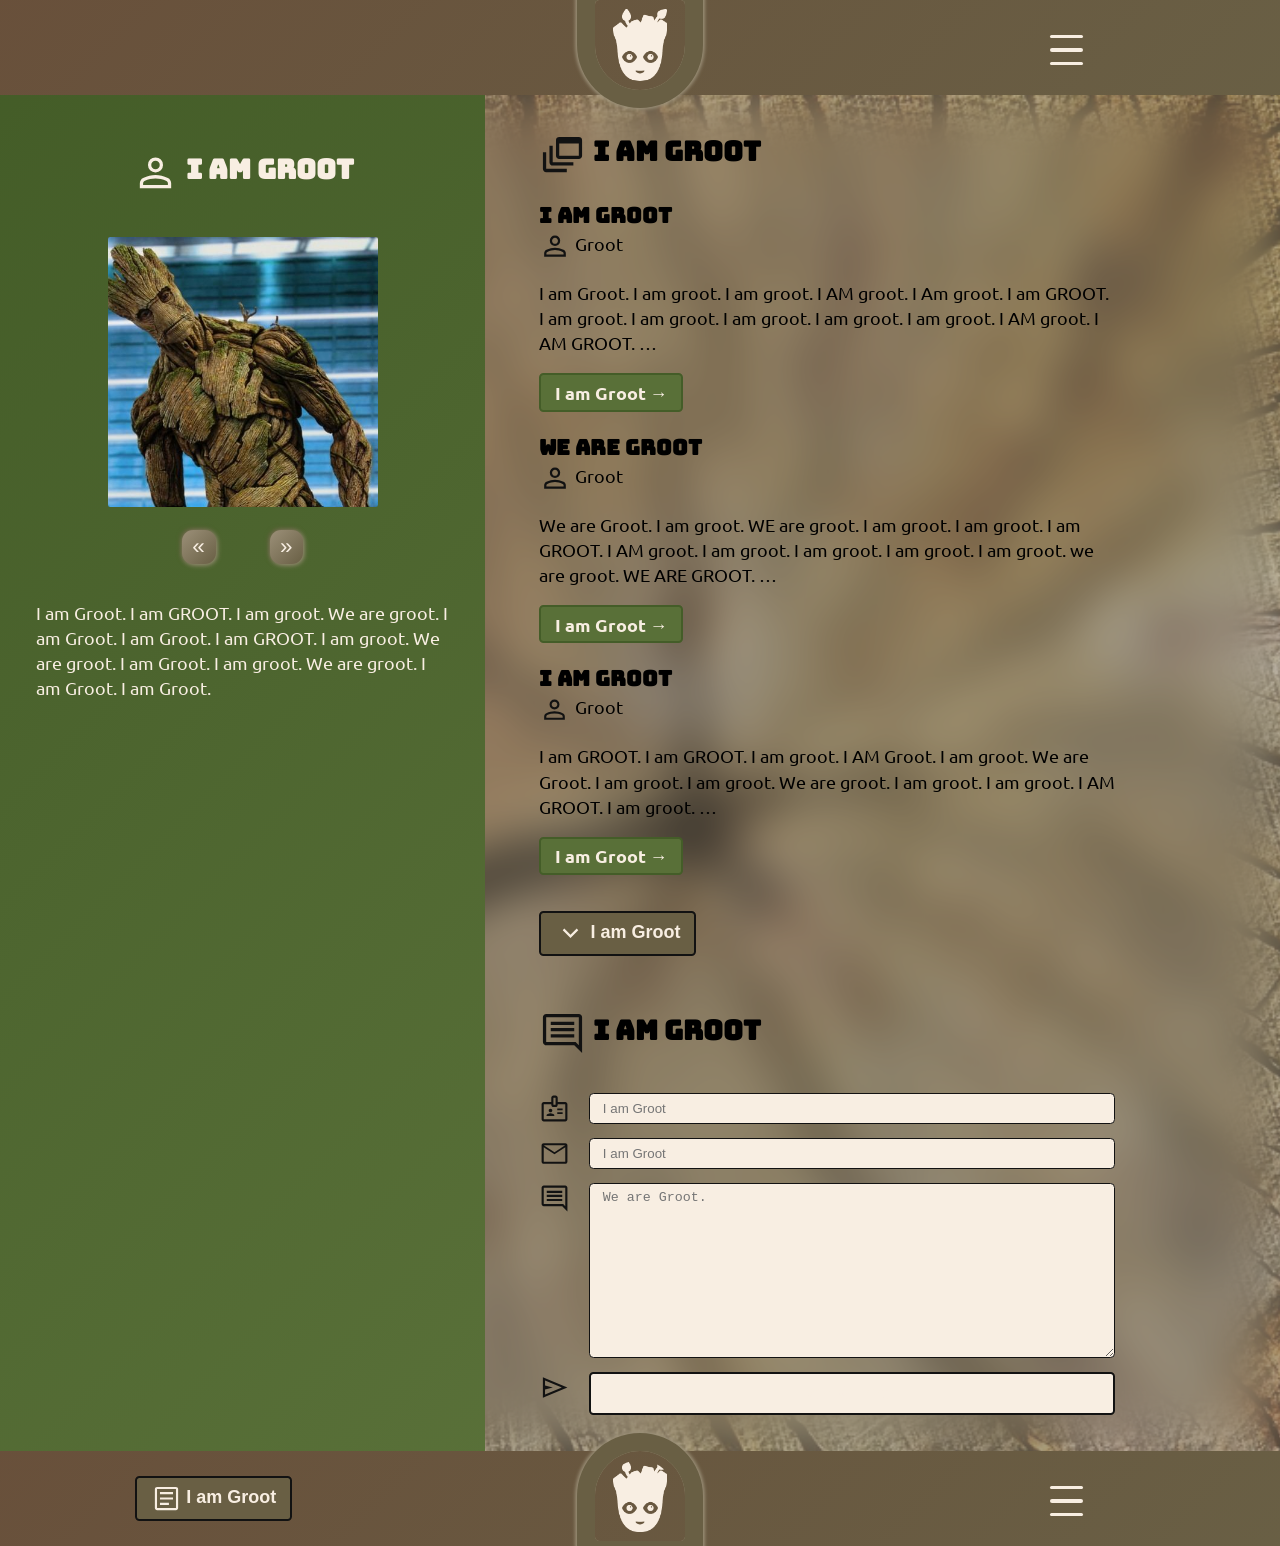
==== commit ffe7c11f: "Add cursor styles for buttons, make sidebar bigger, add link to top" ====
--- a/final/index.html
+++ b/final/index.html
@@ -17,9 +17,9 @@
     </head>
     <body>
         <div id="wrapper">
-            <header>
+            <header id="IamGroot">
                 <span><!-- Filler element to center --></span>
-                <img src="./assets/baby-groot.png" alt="Baby Groot icon." class="baby-groot-icon">
+                <a href="#IamGroot"><img src="./assets/baby-groot.png" alt="Baby Groot icon." class="baby-groot-icon"></a>
                 <nav class="dropdown-menu">
                     <button class="dropdown-menu__hamburger">
                         <span class="bar"></span>
@@ -80,7 +80,7 @@
             </main>
             <footer>
                 <button class="colophon__open" title="Open Colophon"><span class="icon-before article">I am Groot</span></button>
-                <img src="./assets/baby-groot.png" alt="Baby Groot icon." class="baby-groot-icon">
+                <a href="#IamGroot"><img src="./assets/baby-groot.png" alt="Baby Groot icon." class="baby-groot-icon"></a>
                 <nav class="dropdown-menu">
                     <menu class="dropdown-menu__menu above">
                         <li><a href="#IAmGroot" class="icon-before blog">I am Groot</a></li>
--- a/final/css/styles.css
+++ b/final/css/styles.css
@@ -317,10 +317,8 @@
 /* Carousel */
 
 .carousel__container {
-  /* min-height: auto; */
   max-width: 15em;
   overflow-x: hidden;
-  /* position: relative; */
 
   .carousel {
     list-style-type: none;
@@ -345,7 +343,6 @@
   }
 
   .carousel__controls {
-    /* position: absolute; */
     list-style-type: none;
     padding: 0;
     display: flex;
@@ -413,6 +410,8 @@
   & .icon-before::before {
     background-color: var(--off-white);
   }
+
+  cursor: pointer;
 }
 
 .blog-post a {
@@ -433,6 +432,7 @@
   & .icon-before::before {
     background-color: var(--coffee);
   }
+  cursor: not-allowed;
 }
 
 /* Contact form */
@@ -486,6 +486,10 @@
   position: fixed;
   z-index: 100;
   inset: 0;
+}
+
+.colophon a {
+  color: var(--dark-moss-green);
 }
 
 .colophon__open,
@@ -596,6 +600,6 @@
 
   .about-the-author {
     grid-row: span 2;
-    grid-column: sidebar;
-  }
-}
+    grid-column: left / content;
+  }
+}
